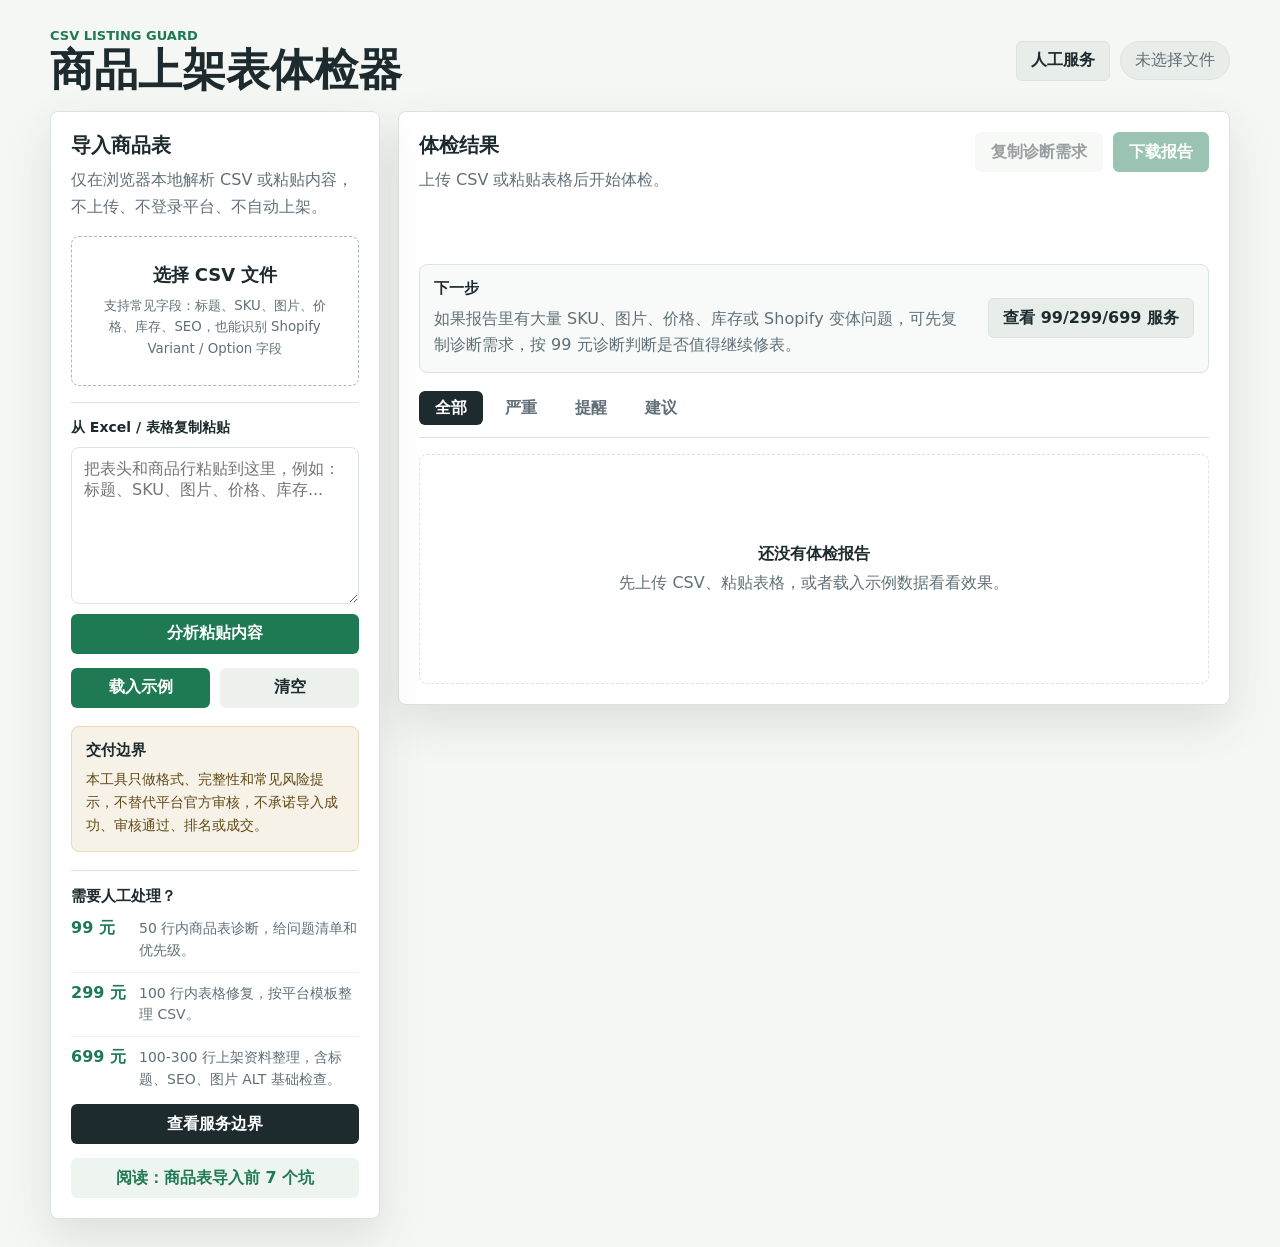
==== index.html @ 040d2207 "Bust index cache for Shopify checks" ====
<!doctype html>
<html lang="zh-CN">
  <head>
    <meta charset="utf-8">
    <meta name="viewport" content="width=device-width, initial-scale=1">
    <title>商品上架表体检器</title>
    <link rel="stylesheet" href="./styles.css">
  </head>
  <body>
    <main class="app-shell">
      <header class="topbar">
        <div>
          <p class="eyebrow">CSV Listing Guard</p>
          <h1>商品上架表体检器</h1>
        </div>
        <div class="topbar-actions">
          <a class="text-link" href="./services.html">人工服务</a>
          <div class="status-pill" id="fileName">未选择文件</div>
        </div>
      </header>

      <section class="workspace">
        <aside class="panel upload-panel">
          <h2>导入商品表</h2>
          <p class="muted">仅在浏览器本地解析 CSV 或粘贴内容，不上传、不登录平台、不自动上架。</p>

          <label class="drop-zone" for="csvFile">
            <span>选择 CSV 文件</span>
            <small>支持常见字段：标题、SKU、图片、价格、库存、SEO，也能识别 Shopify Variant / Option 字段</small>
          </label>
          <input id="csvFile" type="file" accept=".csv,text/csv">

          <div class="paste-box">
            <label for="pasteData">从 Excel / 表格复制粘贴</label>
            <textarea id="pasteData" rows="7" placeholder="把表头和商品行粘贴到这里，例如：标题、SKU、图片、价格、库存..."></textarea>
            <button id="analyzePaste" type="button">分析粘贴内容</button>
          </div>

          <div class="button-row">
            <button id="loadSample" type="button">载入示例</button>
            <button id="resetTool" type="button" class="secondary">清空</button>
          </div>

          <div class="boundary">
            <h3>交付边界</h3>
            <p>本工具只做格式、完整性和常见风险提示，不替代平台官方审核，不承诺导入成功、审核通过、排名或成交。</p>
          </div>

          <div class="service-entry">
            <h3>需要人工处理？</h3>
            <dl>
              <div>
                <dt>99 元</dt>
                <dd>50 行内商品表诊断，给问题清单和优先级。</dd>
              </div>
              <div>
                <dt>299 元</dt>
                <dd>100 行内表格修复，按平台模板整理 CSV。</dd>
              </div>
              <div>
                <dt>699 元</dt>
                <dd>100-300 行上架资料整理，含标题、SEO、图片 ALT 基础检查。</dd>
              </div>
            </dl>
            <a class="learn-link service-link" href="./services.html">查看服务边界</a>
          </div>

          <a class="learn-link" href="./article-7-mistakes.html">阅读：商品表导入前 7 个坑</a>
        </aside>

        <section class="content">
          <div class="panel">
            <div class="panel-head">
              <div>
                <h2>体检结果</h2>
                <p id="statusText" class="muted">上传 CSV 或粘贴表格后开始体检。</p>
              </div>
              <div class="result-actions">
                <button id="copyRequest" type="button" class="secondary" disabled>复制诊断需求</button>
                <button id="downloadReport" type="button" disabled>下载报告</button>
              </div>
            </div>

            <div id="summary" class="summary-grid"></div>
            <div id="fields" class="field-list"></div>

            <div id="requestBox" class="request-box" hidden>
              <h3>人工诊断需求说明</h3>
              <textarea id="requestText" rows="8" readonly></textarea>
              <small>先复制这段说明；不要在公开页面上传真实商品表，确认服务边界后再发送脱敏文件。</small>
            </div>

            <div class="next-step">
              <div>
                <h3>下一步</h3>
                <p>如果报告里有大量 SKU、图片、价格、库存或 Shopify 变体问题，可先复制诊断需求，按 99 元诊断判断是否值得继续修表。</p>
              </div>
              <a class="text-link" href="./services.html">查看 99/299/699 服务</a>
            </div>

            <div class="filters" aria-label="问题筛选">
              <button class="active" type="button" data-filter="all">全部</button>
              <button type="button" data-filter="critical">严重</button>
              <button type="button" data-filter="warning">提醒</button>
              <button type="button" data-filter="info">建议</button>
            </div>

            <div id="emptyState" class="empty-state">
              <strong>还没有体检报告</strong>
              <span>先上传 CSV、粘贴表格，或者载入示例数据看看效果。</span>
            </div>

            <div id="issues" class="issue-table"></div>
          </div>
        </section>
      </section>
    </main>

    <script type="module" src="./app.js?v=shopify-checks"></script>
  </body>
</html>
---- styles.css ----
:root {
  color-scheme: light;
  --bg: #f5f7f4;
  --panel: #ffffff;
  --ink: #1d2a2e;
  --muted: #617078;
  --line: #dbe3df;
  --green: #1f7a54;
  --green-soft: #e2f2e9;
  --amber: #a05f00;
  --amber-soft: #fff0d2;
  --red: #b63d32;
  --red-soft: #ffe1de;
  --blue: #2764a8;
  --blue-soft: #e5f0fb;
  --shadow: 0 18px 45px rgba(41, 54, 49, 0.12);
}

* {
  box-sizing: border-box;
}

body {
  margin: 0;
  min-height: 100vh;
  background: var(--bg);
  color: var(--ink);
  font-family: ui-sans-serif, system-ui, -apple-system, BlinkMacSystemFont, "Segoe UI", sans-serif;
}

button,
input,
textarea {
  font: inherit;
}

button {
  border: 0;
  border-radius: 6px;
  background: var(--green);
  color: #ffffff;
  cursor: pointer;
  font-weight: 700;
  min-height: 40px;
  padding: 0 16px;
}

button:hover:not(:disabled) {
  filter: brightness(0.95);
}

button:disabled {
  cursor: not-allowed;
  opacity: 0.45;
}

button.secondary {
  background: #edf1ee;
  color: var(--ink);
}

a {
  color: var(--green);
}

.app-shell {
  width: min(1180px, calc(100% - 32px));
  margin: 0 auto;
  padding: 28px 0;
}

.topbar {
  align-items: center;
  display: flex;
  gap: 16px;
  justify-content: space-between;
  margin-bottom: 18px;
}

.topbar-actions {
  align-items: center;
  display: flex;
  gap: 10px;
  min-width: 0;
}

.eyebrow {
  color: var(--green);
  font-size: 13px;
  font-weight: 800;
  letter-spacing: 0;
  margin: 0 0 4px;
  text-transform: uppercase;
}

h1,
h2,
h3,
p {
  margin-top: 0;
}

h1 {
  font-size: clamp(28px, 4vw, 44px);
  letter-spacing: 0;
  line-height: 1.05;
  margin-bottom: 0;
}

h2 {
  font-size: 20px;
  letter-spacing: 0;
  margin-bottom: 8px;
}

h3 {
  font-size: 15px;
  margin-bottom: 8px;
}

.muted {
  color: var(--muted);
  line-height: 1.65;
}

.status-pill {
  background: #e8ede9;
  border: 1px solid var(--line);
  border-radius: 999px;
  color: var(--muted);
  max-width: 46vw;
  overflow: hidden;
  padding: 8px 14px;
  text-overflow: ellipsis;
  white-space: nowrap;
}

.workspace {
  align-items: start;
  display: grid;
  gap: 18px;
  grid-template-columns: 330px minmax(0, 1fr);
}

.workspace > *,
.content,
.panel {
  min-width: 0;
}

.panel {
  background: var(--panel);
  border: 1px solid var(--line);
  border-radius: 8px;
  box-shadow: var(--shadow);
  padding: 20px;
}

.upload-panel {
  position: sticky;
  top: 18px;
}

.drop-zone {
  align-items: center;
  border: 1px dashed #a9b8b0;
  border-radius: 8px;
  cursor: pointer;
  display: flex;
  flex-direction: column;
  gap: 8px;
  justify-content: center;
  min-height: 150px;
  padding: 20px;
  text-align: center;
  transition: border-color 160ms ease, background 160ms ease;
}

.drop-zone:hover {
  background: #f8fbf9;
  border-color: var(--green);
}

.drop-zone span {
  font-size: 18px;
  font-weight: 800;
}

.drop-zone small {
  color: var(--muted);
  line-height: 1.6;
}

#csvFile {
  inline-size: 1px;
  opacity: 0;
  position: absolute;
}

.button-row {
  display: flex;
  gap: 10px;
  margin-top: 14px;
}

.button-row button {
  flex: 1;
}

.paste-box {
  border-top: 1px solid var(--line);
  display: grid;
  gap: 10px;
  margin-top: 16px;
  padding-top: 16px;
}

.paste-box label {
  font-size: 14px;
  font-weight: 800;
}

.paste-box textarea {
  border: 1px solid var(--line);
  border-radius: 8px;
  color: var(--ink);
  min-height: 138px;
  padding: 11px 12px;
  resize: vertical;
  width: 100%;
}

.paste-box textarea:focus {
  border-color: var(--green);
  outline: 2px solid rgba(31, 122, 84, 0.15);
}

.boundary {
  background: #f7f2e8;
  border: 1px solid #ead8b8;
  border-radius: 8px;
  margin-top: 18px;
  padding: 14px;
}

.boundary p {
  color: #604917;
  font-size: 14px;
  line-height: 1.65;
  margin-bottom: 0;
}

.service-entry {
  border-top: 1px solid var(--line);
  margin-top: 18px;
  padding-top: 16px;
}

.service-entry dl {
  display: grid;
  gap: 10px;
  margin: 12px 0 0;
}

.service-entry dl div {
  border-bottom: 1px solid #edf1ee;
  display: grid;
  gap: 6px;
  grid-template-columns: 62px minmax(0, 1fr);
  padding-bottom: 10px;
}

.service-entry dl div:last-child {
  border-bottom: 0;
  padding-bottom: 0;
}

.service-entry dt {
  color: var(--green);
  font-weight: 900;
}

.service-entry dd {
  color: var(--muted);
  font-size: 14px;
  line-height: 1.55;
  margin: 0;
}

.learn-link,
.text-link,
.primary-link {
  align-items: center;
  border-radius: 6px;
  display: inline-flex;
  font-weight: 800;
  min-height: 40px;
  text-decoration: none;
}

.learn-link {
  background: #eef4f0;
  color: var(--green);
  justify-content: center;
  margin-top: 14px;
  padding: 0 12px;
  width: 100%;
}

.learn-link.service-link {
  background: var(--ink);
  color: #ffffff;
}

.text-link {
  background: #e8ede9;
  border: 1px solid var(--line);
  color: var(--ink);
  padding: 0 14px;
  white-space: nowrap;
}

.primary-link {
  background: var(--green);
  color: #ffffff;
  margin: 4px 0 14px;
  padding: 0 16px;
}

.panel-head {
  align-items: start;
  display: flex;
  gap: 16px;
  justify-content: space-between;
}

.result-actions {
  display: flex;
  flex-wrap: wrap;
  gap: 10px;
  justify-content: flex-end;
}

.summary-grid {
  display: grid;
  gap: 10px;
  grid-template-columns: repeat(5, minmax(100px, 1fr));
  margin: 18px 0;
}

.metric {
  background: #f6f8f7;
  border: 1px solid var(--line);
  border-radius: 8px;
  padding: 14px;
}

.metric-label {
  color: var(--muted);
  display: block;
  font-size: 12px;
  margin-bottom: 8px;
}

.metric strong {
  font-size: 28px;
  line-height: 1;
}

.metric.score {
  background: var(--green-soft);
}

.metric.critical {
  background: var(--red-soft);
}

.metric.warning {
  background: var(--amber-soft);
}

.metric.info {
  background: var(--blue-soft);
}

.field-list {
  display: flex;
  flex-wrap: wrap;
  gap: 8px;
  margin-bottom: 18px;
}

.field-chip {
  align-items: center;
  background: #eef4f0;
  border: 1px solid #d6e5dc;
  border-radius: 999px;
  display: inline-flex;
  gap: 8px;
  padding: 7px 10px;
}

.field-chip small {
  color: var(--muted);
}

.request-box {
  background: #f7faf8;
  border: 1px solid var(--line);
  border-radius: 8px;
  margin-bottom: 18px;
  padding: 14px;
}

.request-box[hidden] {
  display: none;
}

.request-box textarea {
  border: 1px solid var(--line);
  border-radius: 8px;
  color: var(--ink);
  line-height: 1.55;
  margin: 4px 0 8px;
  padding: 11px 12px;
  resize: vertical;
  width: 100%;
}

.request-box small {
  color: var(--muted);
}

.next-step {
  align-items: center;
  background: #f7faf8;
  border: 1px solid var(--line);
  border-radius: 8px;
  display: flex;
  gap: 16px;
  justify-content: space-between;
  margin-bottom: 18px;
  padding: 14px;
}

.next-step p {
  color: var(--muted);
  line-height: 1.65;
  margin-bottom: 0;
}

.filters {
  border-bottom: 1px solid var(--line);
  display: flex;
  gap: 6px;
  margin-bottom: 16px;
  padding-bottom: 12px;
}

.filters button {
  background: transparent;
  color: var(--muted);
  min-height: 34px;
}

.filters button.active {
  background: var(--ink);
  color: #ffffff;
}

.empty-state,
.empty-result {
  align-items: center;
  border: 1px dashed var(--line);
  border-radius: 8px;
  color: var(--muted);
  display: flex;
  flex-direction: column;
  gap: 8px;
  justify-content: center;
  min-height: 230px;
  text-align: center;
}

.empty-state[hidden] {
  display: none;
}

.empty-state strong {
  color: var(--ink);
}

.issue-table {
  max-width: 100%;
  overflow-x: auto;
}

table {
  border-collapse: collapse;
  min-width: 780px;
  width: 100%;
}

th,
td {
  border-bottom: 1px solid var(--line);
  padding: 13px 10px;
  text-align: left;
  vertical-align: top;
}

th {
  color: var(--muted);
  font-size: 13px;
  font-weight: 800;
}

td {
  line-height: 1.55;
}

.badge {
  border-radius: 999px;
  display: inline-block;
  font-size: 12px;
  font-weight: 800;
  min-width: 48px;
  padding: 5px 8px;
  text-align: center;
}

.badge.critical {
  background: var(--red-soft);
  color: var(--red);
}

.badge.warning {
  background: var(--amber-soft);
  color: var(--amber);
}

.badge.info {
  background: var(--blue-soft);
  color: var(--blue);
}

.value {
  color: var(--muted);
  display: block;
  font-size: 13px;
  margin-top: 4px;
  max-width: 360px;
  overflow: hidden;
  text-overflow: ellipsis;
  white-space: nowrap;
}

.article-shell {
  max-width: 920px;
}

.article-body {
  background: var(--panel);
  border: 1px solid var(--line);
  border-radius: 8px;
  box-shadow: var(--shadow);
  padding: 28px;
}

.article-body .lead {
  color: var(--muted);
  font-size: 18px;
  line-height: 1.8;
}

.article-body section {
  border-top: 1px solid var(--line);
  padding-top: 22px;
}

.article-body section:first-of-type {
  border-top: 0;
  padding-top: 0;
}

.article-body p {
  line-height: 1.8;
}

.article-cta {
  background: #f7faf8;
  border: 1px solid var(--line);
  border-radius: 8px;
  margin-top: 24px;
  padding: 20px;
}

.service-page .lead {
  margin-bottom: 26px;
}

.service-table {
  border-top: 1px solid var(--line);
}

.service-row {
  border-bottom: 1px solid var(--line);
  display: grid;
  gap: 12px;
  grid-template-columns: 190px minmax(0, 1fr);
  padding: 16px 0;
}

.service-row strong {
  color: var(--green);
}

.service-row span {
  color: var(--muted);
  line-height: 1.7;
}

.plain-list {
  color: var(--muted);
  line-height: 1.8;
  padding-left: 22px;
}

@media (max-width: 920px) {
  .workspace {
    grid-template-columns: 1fr;
  }

  .upload-panel {
    position: static;
  }

  .summary-grid {
    grid-template-columns: repeat(2, minmax(0, 1fr));
  }
}

@media (max-width: 620px) {
  .app-shell {
    width: min(100% - 20px, 1180px);
    padding: 16px 0;
  }

  .topbar,
  .panel-head {
    align-items: stretch;
    flex-direction: column;
  }

  .topbar-actions,
  .next-step {
    align-items: stretch;
    flex-direction: column;
  }

  .result-actions {
    justify-content: stretch;
  }

  .result-actions button {
    flex: 1;
  }

  .status-pill {
    max-width: 100%;
  }

  .summary-grid {
    grid-template-columns: 1fr;
  }

  .button-row {
    flex-direction: column;
  }

  .filters {
    flex-wrap: wrap;
  }

  .service-row {
    grid-template-columns: 1fr;
  }

  table {
    min-width: 640px;
  }
}
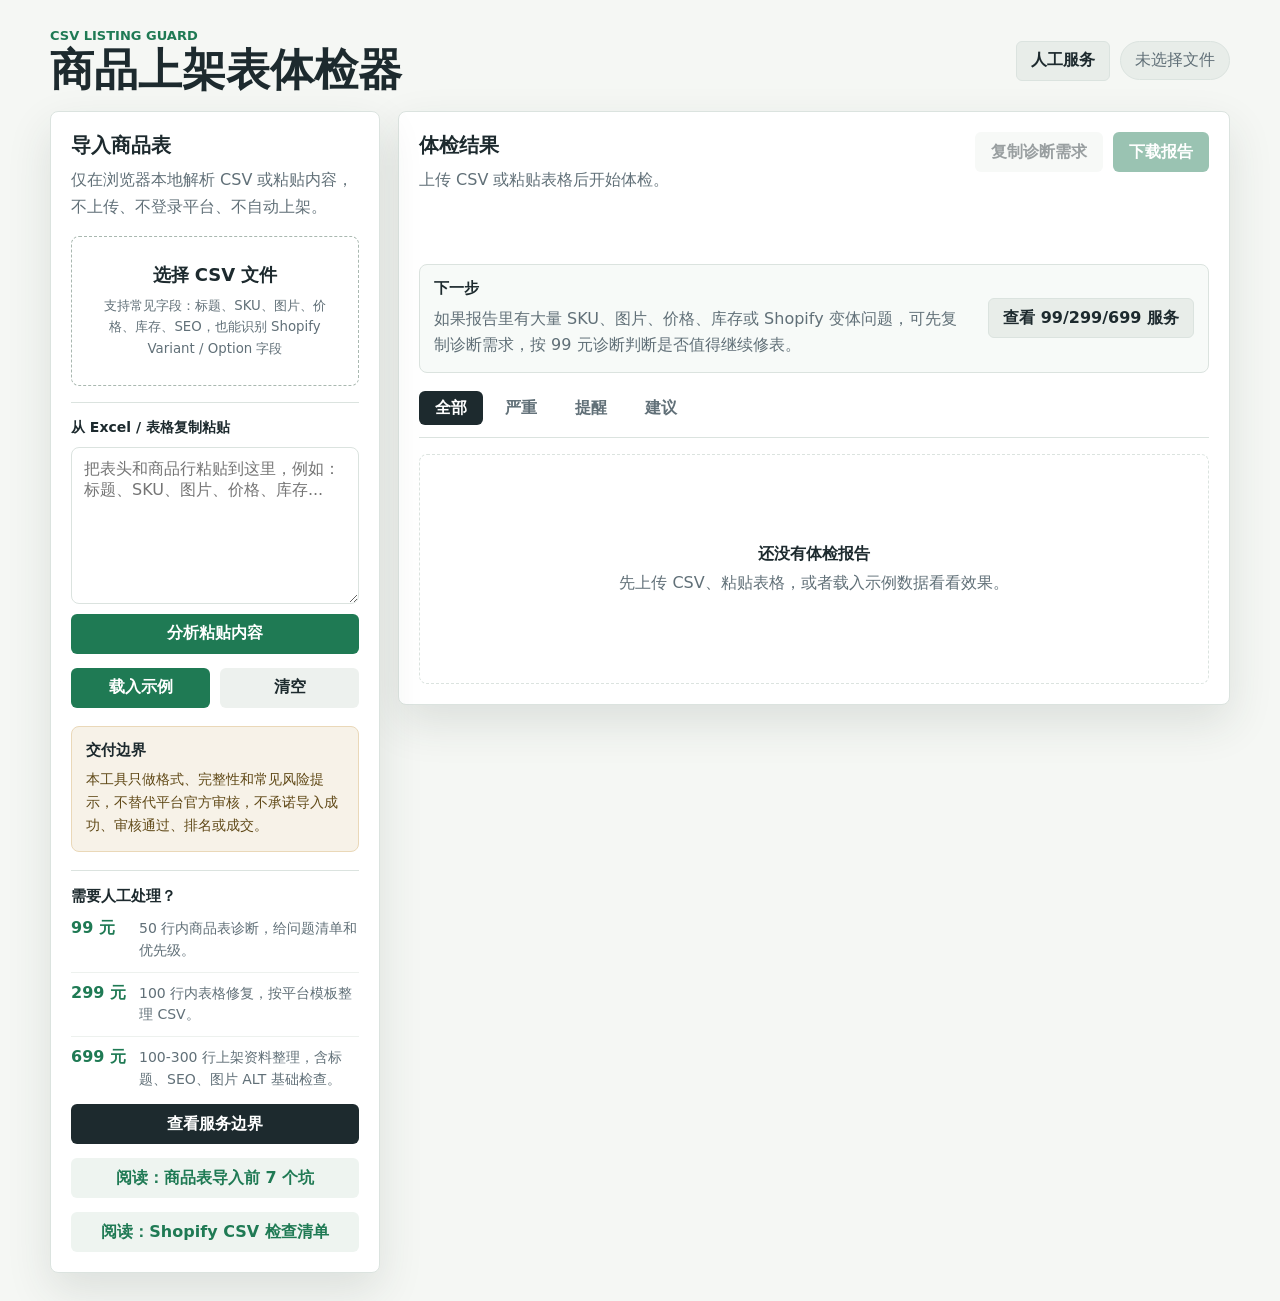
==== commit b618804e: "Add Shopify CSV checklist page" ====
--- a/index.html
+++ b/index.html
@@ -66,6 +66,7 @@
           </div>
 
           <a class="learn-link" href="./article-7-mistakes.html">阅读：商品表导入前 7 个坑</a>
+          <a class="learn-link" href="./shopify-csv-checklist.html">阅读：Shopify CSV 检查清单</a>
         </aside>
 
         <section class="content">
@@ -116,6 +117,6 @@
       </section>
     </main>
 
-    <script type="module" src="./app.js?v=shopify-checks"></script>
+    <script type="module" src="./app.js?v=shopify-headers"></script>
   </body>
 </html>
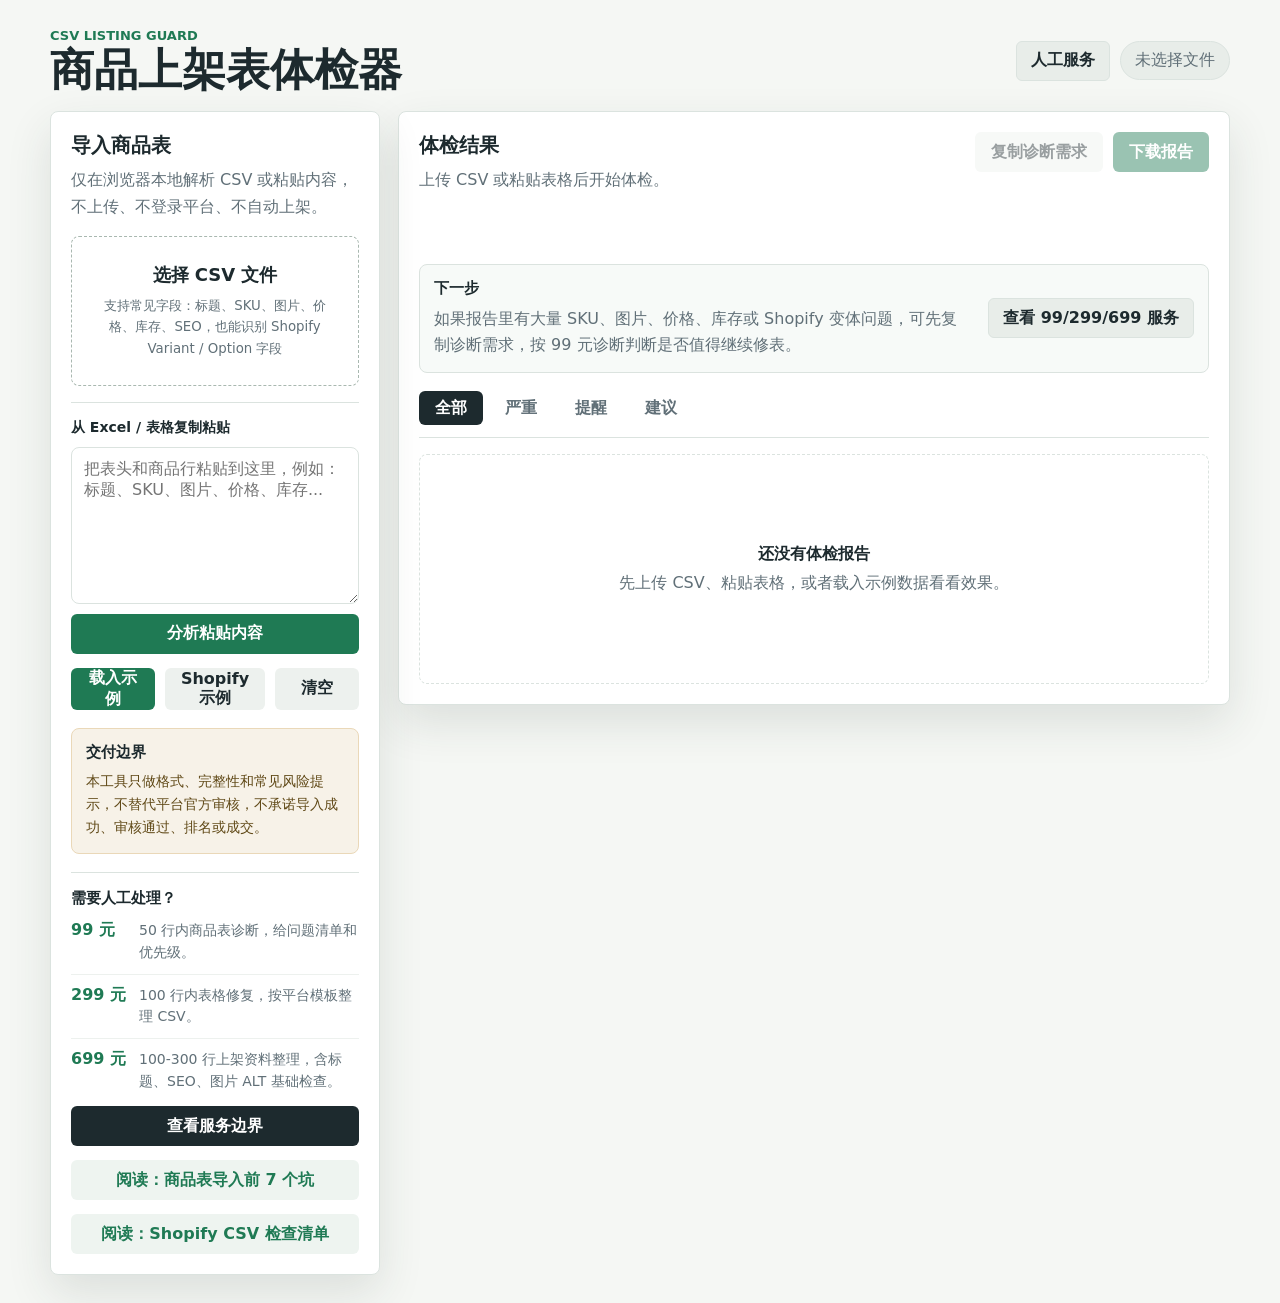
==== commit 37c366a2: "Add Shopify sample data" ====
--- a/index.html
+++ b/index.html
@@ -4,6 +4,8 @@
     <meta charset="utf-8">
     <meta name="viewport" content="width=device-width, initial-scale=1">
     <title>商品上架表体检器</title>
+    <meta name="description" content="免费商品 CSV 上架前体检工具，支持本地检查 SKU、图片、价格、库存和 Shopify Variant / Option 字段。">
+    <link rel="canonical" href="https://hammer6837.github.io/listing-guard/">
     <link rel="stylesheet" href="./styles.css">
   </head>
   <body>
@@ -38,6 +40,7 @@
 
           <div class="button-row">
             <button id="loadSample" type="button">载入示例</button>
+            <button id="loadShopifySample" type="button" class="secondary">Shopify 示例</button>
             <button id="resetTool" type="button" class="secondary">清空</button>
           </div>
 
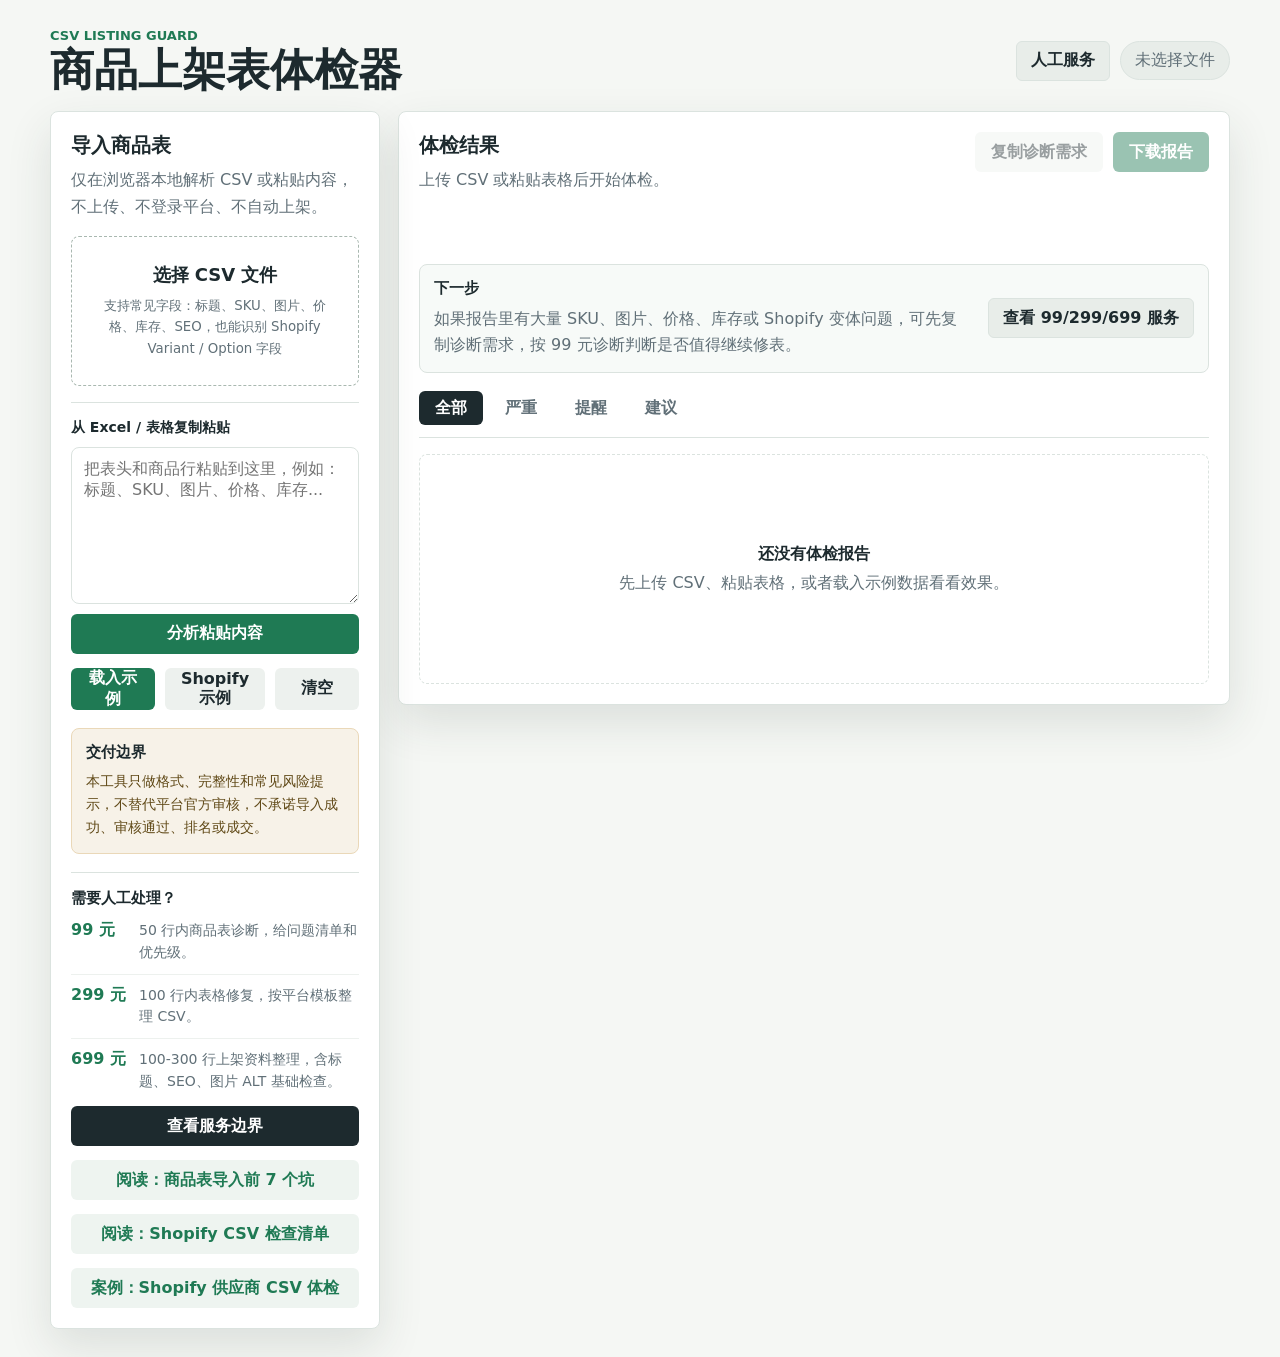
==== commit 109e9e85: "Add Shopify supplier CSV case page" ====
--- a/index.html
+++ b/index.html
@@ -70,6 +70,7 @@
 
           <a class="learn-link" href="./article-7-mistakes.html">阅读：商品表导入前 7 个坑</a>
           <a class="learn-link" href="./shopify-csv-checklist.html">阅读：Shopify CSV 检查清单</a>
+          <a class="learn-link" href="./case-shopify-supplier-csv.html">案例：Shopify 供应商 CSV 体检</a>
         </aside>
 
         <section class="content">
@@ -120,6 +121,6 @@
       </section>
     </main>
 
-    <script type="module" src="./app.js?v=shopify-headers"></script>
+    <script type="module" src="./app.js?v=shopify-sample"></script>
   </body>
 </html>
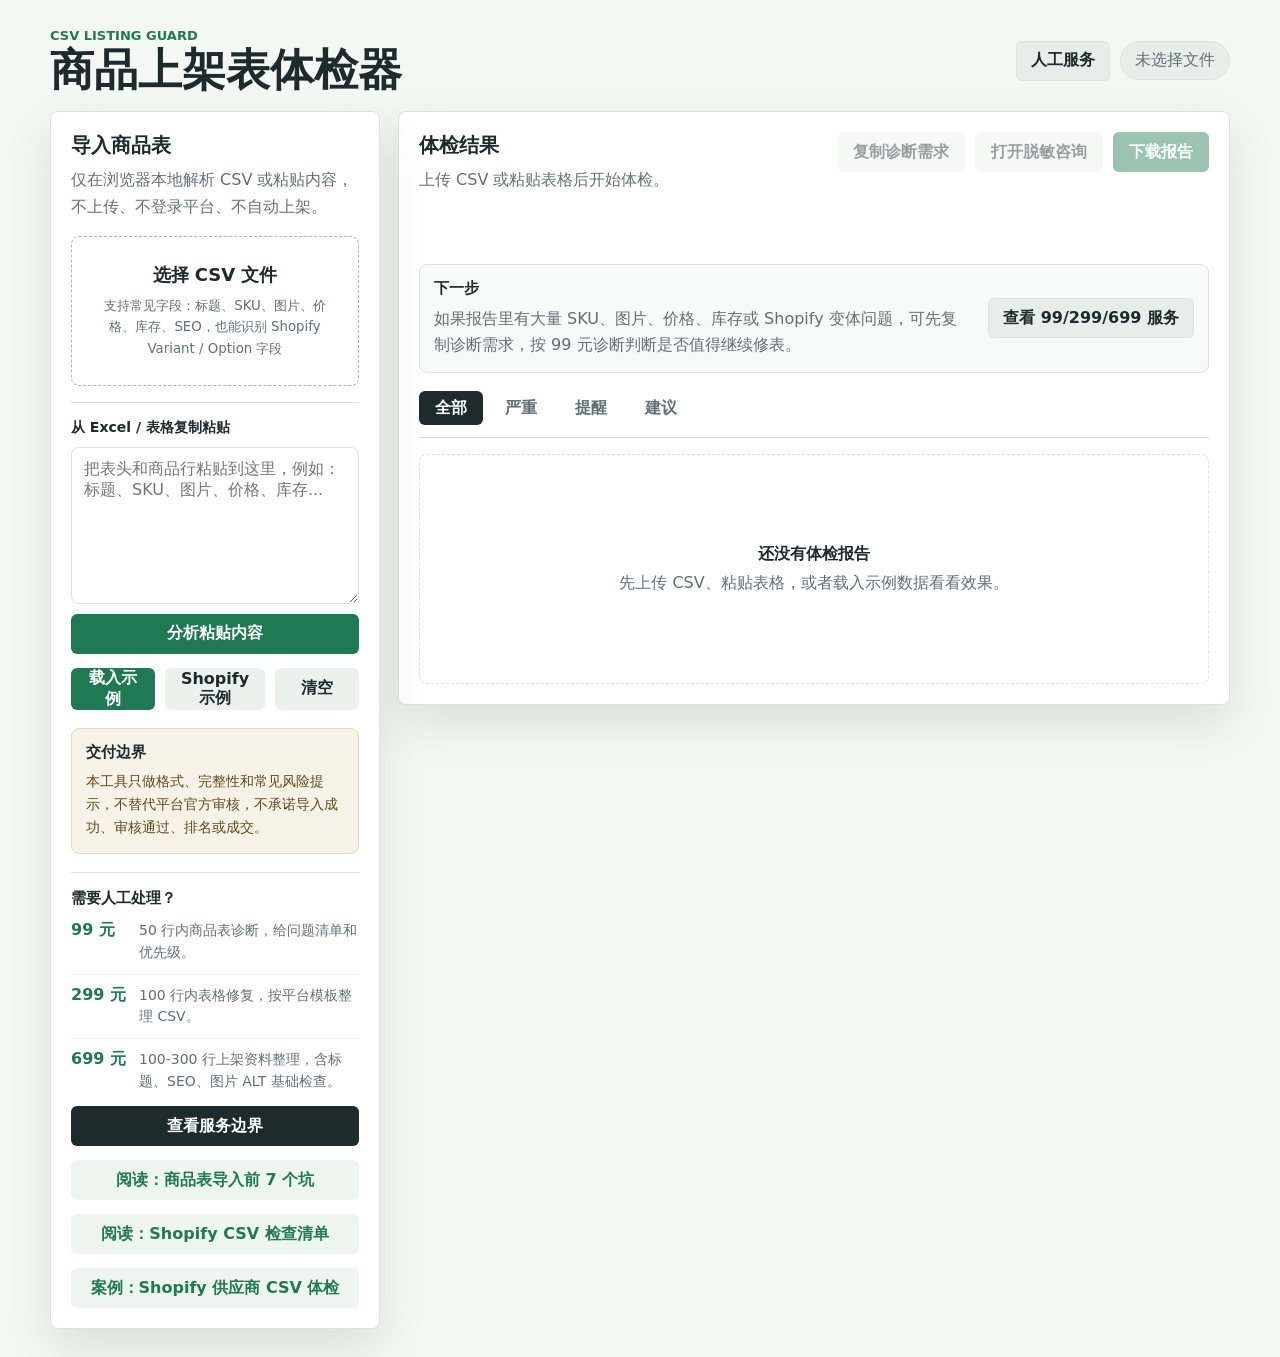
==== commit 066720dd: "Add desensitized consultation issue link Enable the published checker to open a prefilled, desensiti" ====
--- a/index.html
+++ b/index.html
@@ -82,6 +82,7 @@
               </div>
               <div class="result-actions">
                 <button id="copyRequest" type="button" class="secondary" disabled>复制诊断需求</button>
+                <button id="openIssue" type="button" class="secondary" disabled>打开脱敏咨询</button>
                 <button id="downloadReport" type="button" disabled>下载报告</button>
               </div>
             </div>
@@ -121,6 +122,6 @@
       </section>
     </main>
 
-    <script type="module" src="./app.js?v=shopify-sample"></script>
+    <script type="module" src="./app.js?v=issue-link"></script>
   </body>
 </html>
